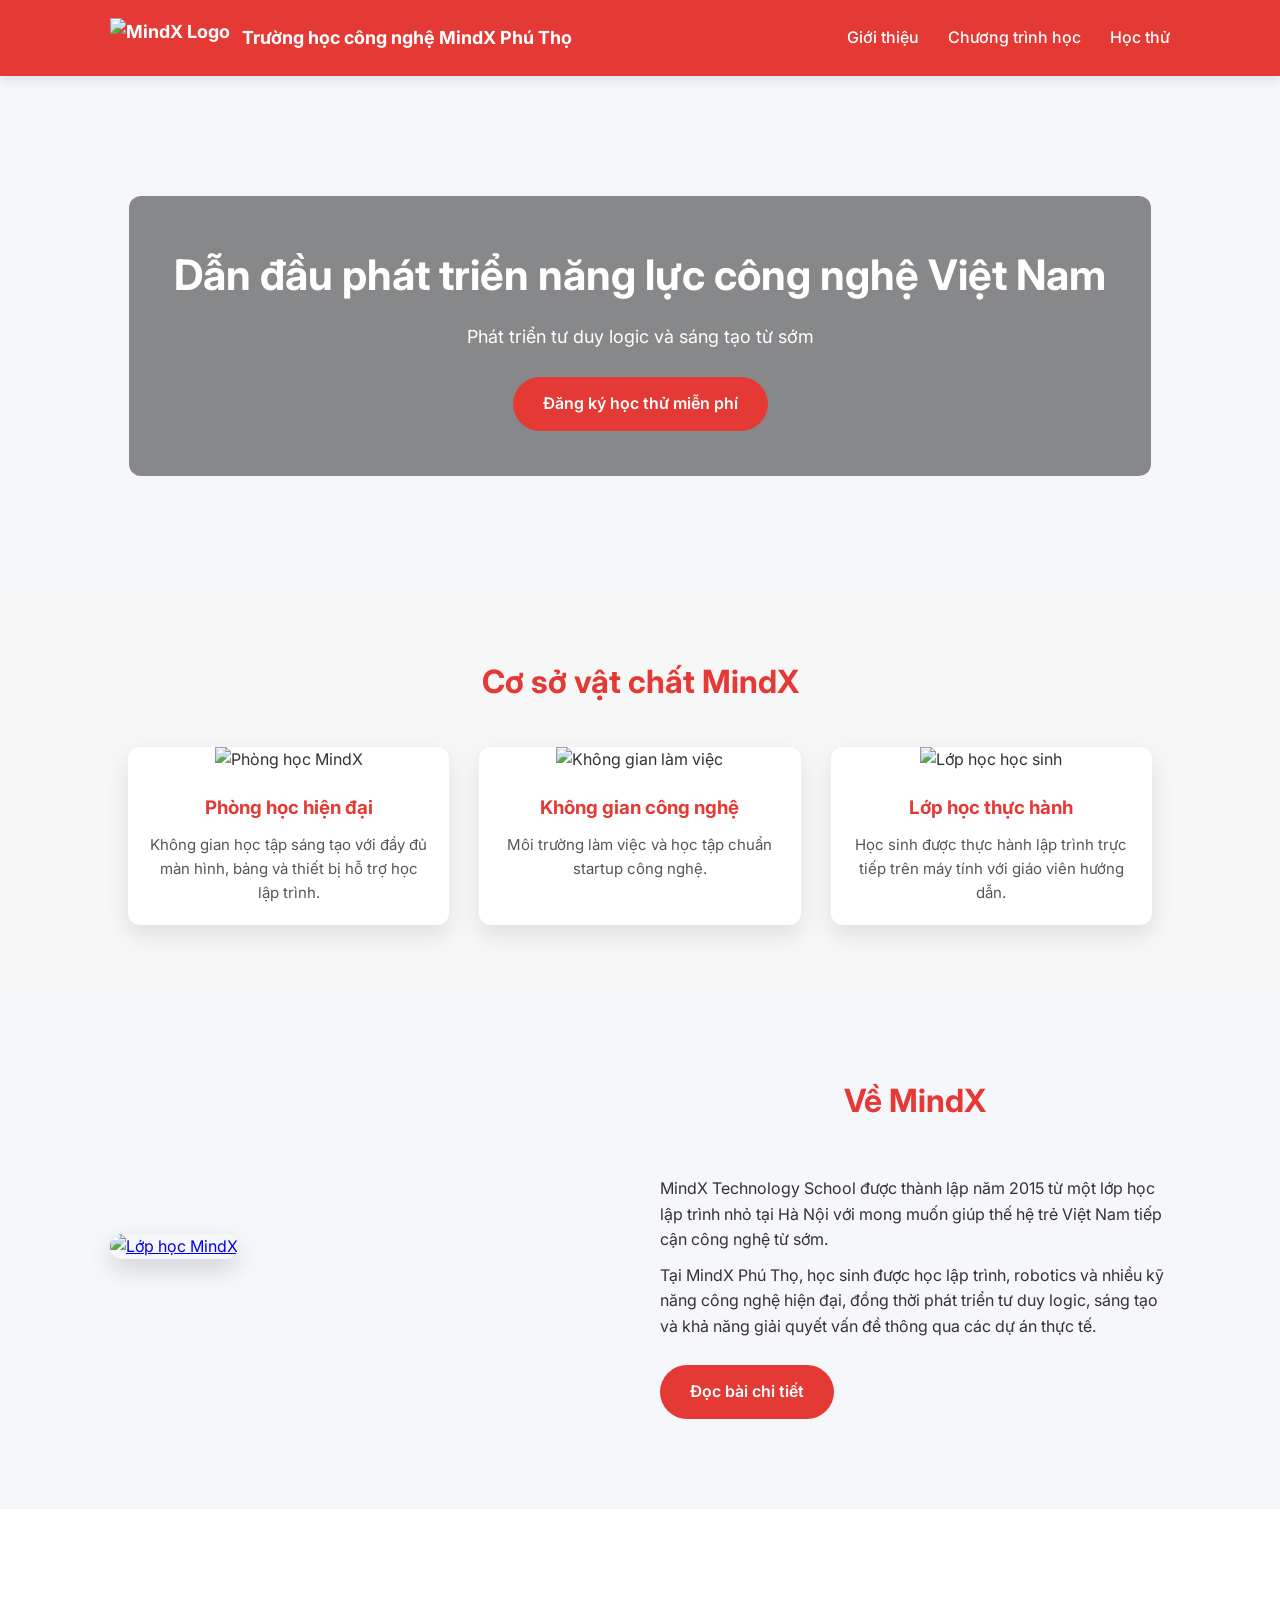
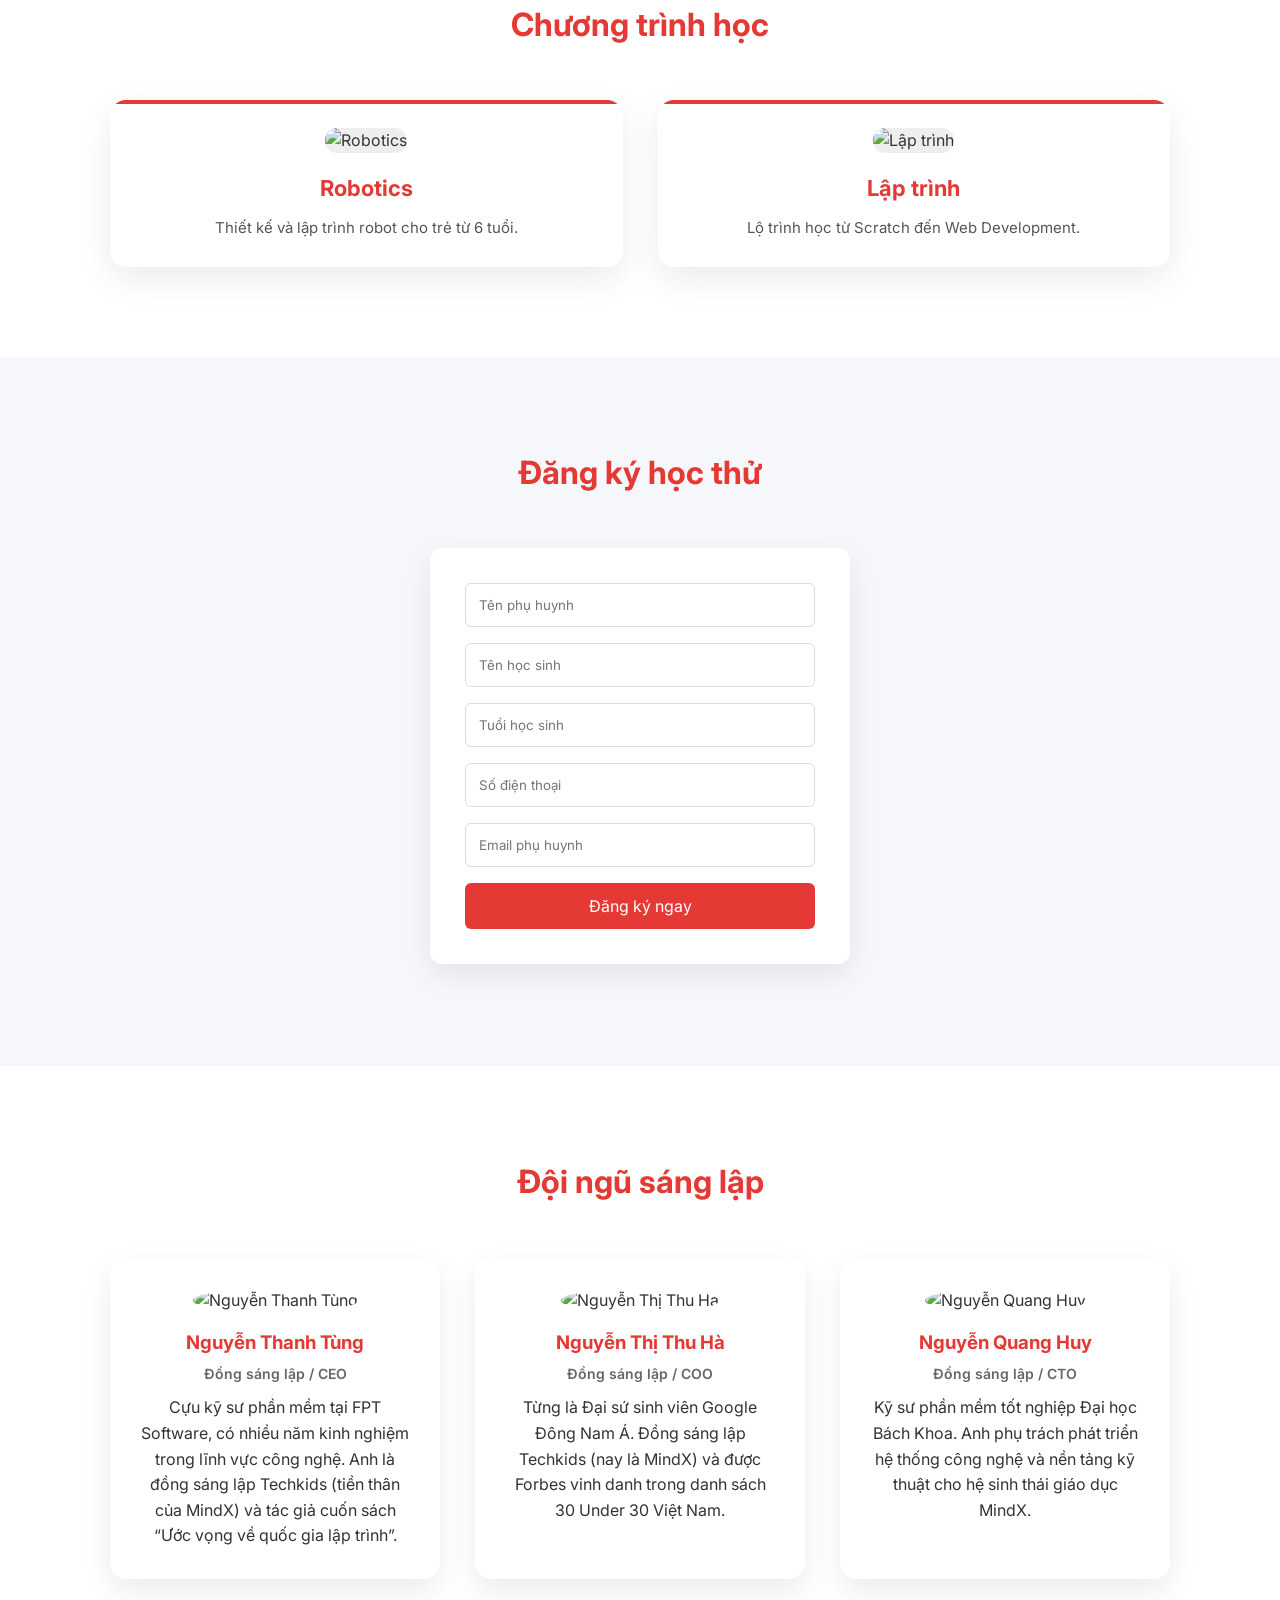
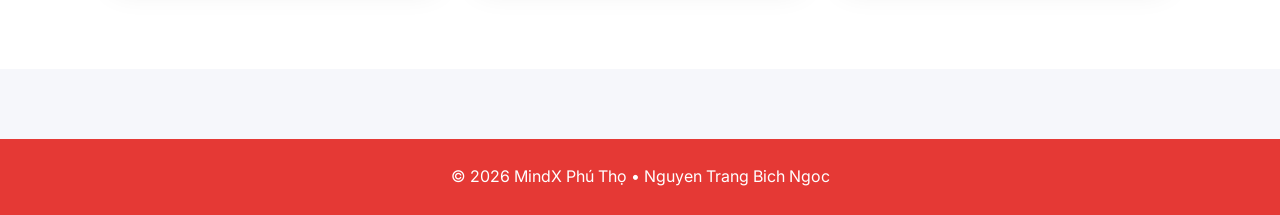
==== index.html @ f1126463 "Add files via upload" ====
<!DOCTYPE html>
<html lang="vi">

<head>

<meta charset="UTF-8">
<meta name="viewport" content="width=device-width, initial-scale=1.0">

<title>MindX Phú Thọ</title>

<link rel="stylesheet" href="style.css">

<link href="https://fonts.googleapis.com/css2?family=Inter:wght@300;400;600;700&display=swap" rel="stylesheet">

</head>

<body>

<!-- HEADER -->

<header>

<div class="container header-wrapper">

<a href="index.html" class="logo">

<img src="images/logo.png" alt="MindX Logo">

<span>Trường học công nghệ MindX Phú Thọ</span>

</a>

<nav>
<a href="about.html">Giới thiệu</a>
<a href="#courses">Chương trình học</a>
<a href="#trial">Học thử</a>
</nav>

</div>

</header>


<!-- HERO -->

<section class="hero">

<div class="hero-content">

<h2>Dẫn đầu phát triển năng lực công nghệ Việt Nam</h2>

<p>Phát triển tư duy logic và sáng tạo từ sớm</p>

<a href="#trial" class="cta-btn">Đăng ký học thử miễn phí</a>

</div>

</section>

<section class="facility">
  <h2>Cơ sở vật chất MindX</h2>

  <div class="facility-container">

    <div class="facility-card">
      <img src="images/csvc1.jpg" alt="Phòng học MindX">
      <div class="facility-text">
        <h3>Phòng học hiện đại</h3>
        <p>Không gian học tập sáng tạo với đầy đủ màn hình, bảng và thiết bị hỗ trợ học lập trình.</p>
      </div>
    </div>

    <div class="facility-card">
      <img src="images/csvc2.jpg" alt="Không gian làm việc">
      <div class="facility-text">
        <h3>Không gian công nghệ</h3>
        <p>Môi trường làm việc và học tập chuẩn startup công nghệ.</p>
      </div>
    </div>

    <div class="facility-card">
      <img src="images/csvc3.jpg" alt="Lớp học học sinh">
      <div class="facility-text">
        <h3>Lớp học thực hành</h3>
        <p>Học sinh được thực hành lập trình trực tiếp trên máy tính với giáo viên hướng dẫn.</p>
      </div>
    </div>

  </div>
</section>
<!-- ABOUT -->

<section id="about" class="section">

<div class="container about-grid">

<a href="about.html">
<img src="images/gioithieu.jpg" alt="Lớp học MindX">
</a>

<div>

<h2>
<a href="about.html" class="about-link">Về MindX</a>
</h2>

<p>
MindX Technology School được thành lập năm 2015 từ một lớp học lập trình nhỏ tại Hà Nội
với mong muốn giúp thế hệ trẻ Việt Nam tiếp cận công nghệ từ sớm.
</p>

<p>
Tại MindX Phú Thọ, học sinh được học lập trình, robotics và nhiều kỹ năng công nghệ hiện đại,
đồng thời phát triển tư duy logic, sáng tạo và khả năng giải quyết vấn đề thông qua các dự án thực tế.
</p>
<br>
<a href="about.html" class="cta-btn">Đọc bài chi tiết</a>

</div>

</div>

</section>

<!-- COURSES -->

<section id="courses" class="section light">

<div class="container">

<h2>Chương trình học</h2>

<div class="course-grid">

<!-- ROBOTICS -->

<a href="robotics/robotics.html" class="card">

<img src="images/rbt.jpg" alt="Robotics">

<h3>Robotics</h3>

<p>Thiết kế và lập trình robot cho trẻ từ 6 tuổi.</p>

</a>


<!-- PROGRAMMING -->

<a href="programming/programming.html" class="card">

<img src="images/laptrinh.jpg" alt="Lập trình">

<h3>Lập trình</h3>

<p>Lộ trình học từ Scratch đến Web Development.</p>

</a>

</div>

</div>

</section>


<!-- TRIAL FORM -->

<section id="trial" class="section">

<div class="container">

<h2>Đăng ký học thử</h2>

<form id="form">

<input name="parent" type="text" placeholder="Tên phụ huynh" required>

<input name="student" type="text" placeholder="Tên học sinh" required>

<input name="age" type="number" placeholder="Tuổi học sinh" required>

<input name="phone" type="tel" placeholder="Số điện thoại" required>

<input type="email" name="email" placeholder="Email phụ huynh" required>

<button type="submit">Đăng ký ngay</button>

</form>

<p id="message"></p>

</div>

</section>


<!-- FOUNDERS TEAM -->

<section class="section light">

<div class="container">

<h2 class="reveal">Đội ngũ sáng lập</h2>

<div class="team-grid">

<!-- Nguyễn Thanh Tùng -->

<div class="team-card reveal">

<img src="images/tung.jpg" alt="Nguyễn Thanh Tùng">

<h3>Nguyễn Thanh Tùng</h3>

<p class="team-role">Đồng sáng lập / CEO</p>

<p>
Cựu kỹ sư phần mềm tại FPT Software, có nhiều năm kinh nghiệm
trong lĩnh vực công nghệ. Anh là đồng sáng lập Techkids
(tiền thân của MindX) và tác giả cuốn sách
“Ước vọng về quốc gia lập trình”.
</p>

</div>


<!-- Nguyễn Thị Thu Hà -->

<div class="team-card reveal">

<img src="images/ha.jpg" alt="Nguyễn Thị Thu Hà">

<h3>Nguyễn Thị Thu Hà</h3>

<p class="team-role">Đồng sáng lập / COO</p>

<p>
Từng là Đại sứ sinh viên Google Đông Nam Á.
Đồng sáng lập Techkids (nay là MindX) và
được Forbes vinh danh trong danh sách
30 Under 30 Việt Nam.
</p>

</div>


<!-- Nguyễn Quang Huy -->

<div class="team-card reveal">

<img src="images/huy.jpg" alt="Nguyễn Quang Huy">

<h3>Nguyễn Quang Huy</h3>

<p class="team-role">Đồng sáng lập / CTO</p>

<p>
Kỹ sư phần mềm tốt nghiệp Đại học Bách Khoa.
Anh phụ trách phát triển hệ thống công nghệ
và nền tảng kỹ thuật cho hệ sinh thái giáo dục MindX.
</p>

</div>

</div>

</div>

</section>



<!-- FOOTER -->

<footer>

<p>© 2026 MindX Phú Thọ • Nguyen Trang Bich Ngoc</p>

</footer>


<script src="script.js"></script>

</body>
</html>
---- style.css ----
*{
margin:0;
padding:0;
box-sizing:border-box;
font-family:'Inter',sans-serif;
scroll-behavior:smooth;
}

body{
background:#f6f7fb;
color:#333;
line-height:1.6;
}

/* CONTAINER */

.container{
max-width:1100px;
margin:auto;
padding:0 20px;
}

/* HEADER */

header{
background:#e53935;
color:white;
padding:18px 0;
box-shadow:0 4px 12px rgba(0,0,0,0.1);
position:sticky;
top:0;
z-index:1000;
}

.header-wrapper{
display:flex;
justify-content:space-between;
align-items:center;
}

.logo{
font-size:22px;
font-weight:700;
}

nav a{
color:white;
margin-left:25px;
text-decoration:none;
font-weight:500;
position:relative;
}

/* underline animation */

nav a::after{
content:"";
position:absolute;
left:0;
bottom:-5px;
width:0%;
height:2px;
background:white;
transition:0.3s;
}

nav a:hover::after{
width:100%;
}

/* HERO */

.hero{
background:url("images/bg.jpg");
background-size:cover;
background-position:center;
height:520px;
display:flex;
align-items:center;
justify-content:center;
text-align:center;
color:white;
animation:heroZoom 12s infinite alternate;
}

@keyframes heroZoom{
from{background-size:100%;}
to{background-size:110%;}
}

.hero-content{
background:rgba(0,0,0,0.45);
padding:45px;
border-radius:12px;
backdrop-filter:blur(4px);
animation:fadeUp 1s ease;
}

@keyframes fadeUp{
from{
opacity:0;
transform:translateY(40px);
}
to{
opacity:1;
transform:translateY(0);
}
}

.hero h2{
font-size:42px;
margin-bottom:15px;
}

.hero p{
margin-bottom:25px;
font-size:18px;
}

/* BUTTON */

.cta-btn{
background:#e53935;
padding:14px 30px;
border-radius:30px;
color:white;
text-decoration:none;
font-weight:600;
display:inline-block;
transition:all 0.3s;
}

.cta-btn:hover{
transform:translateY(-3px);
box-shadow:0 10px 25px rgba(0,0,0,0.2);
}

/* SECTION */

.section{
padding:90px 0;
}

.section h2{
text-align:center;
margin-bottom:50px;
color:#e53935;
font-size:32px;
}

.section.light{
background:white;
}

/* ABOUT GRID */

.about-grid{
display:grid;
grid-template-columns:1fr 1fr;
gap:40px;
align-items:center;
}

.about-grid img{
width:100%;
border-radius:12px;
box-shadow:0 10px 25px rgba(0,0,0,0.15);
}

.about-grid p{
margin-top:10px;
}

/* COURSE GRID */

.course-grid{
display:grid;
grid-template-columns:repeat(auto-fit,minmax(300px,1fr));
gap:35px;
margin-top:40px;
}

/* CARD */

.card{
background:white;
padding:28px;
border-radius:16px;
box-shadow:0 12px 35px rgba(0,0,0,0.08);
text-align:center;
transition:all 0.35s ease;
text-decoration:none;
color:#333;
position:relative;
overflow:hidden;
}

.card::before{
content:"";
position:absolute;
top:0;
left:0;
width:100%;
height:4px;
background:#e53935;
}

.card img{
width:100%;
height:190px;
object-fit:cover;
border-radius:12px;
margin-bottom:18px;
background:#eee;
}

.card h3{
color:#e53935;
font-size:22px;
margin-bottom:10px;
}

.card p{
color:#555;
font-size:15px;
line-height:1.5;
}

.card:hover{
transform:translateY(-10px) scale(1.02);
box-shadow:0 20px 45px rgba(0,0,0,0.15);
}

/* FORM */

form{
max-width:420px;
margin:auto;
display:flex;
flex-direction:column;
gap:16px;
background:white;
padding:35px;
border-radius:12px;
box-shadow:0 10px 30px rgba(0,0,0,0.08);
}

input{
padding:13px;
border:1px solid #ddd;
border-radius:6px;
transition:all 0.25s;
}

input:focus{
outline:none;
border-color:#e53935;
box-shadow:0 0 0 3px rgba(229,57,53,0.15);
transform:scale(1.02);
}

button{
background:#e53935;
color:white;
border:none;
padding:13px;
border-radius:6px;
font-size:16px;
cursor:pointer;
transition:all 0.25s;
}

button:hover{
background:#c62828;
transform:translateY(-2px);
box-shadow:0 8px 20px rgba(0,0,0,0.15);
}

#message{
margin-top:12px;
text-align:center;
color:#e53935;
font-weight:600;
animation:fadeIn 0.4s;
}

@keyframes fadeIn{
from{opacity:0; transform:translateY(10px);}
to{opacity:1; transform:translateY(0);}
}

/* FOOTER */

footer{
background:#e53935;
color:white;
text-align:center;
padding:25px;
margin-top:70px;
}

/* PROGRAM PAGE */

.program-page{
max-width:900px;
margin:auto;
background:white;
padding:50px;
border-radius:16px;
box-shadow:0 15px 40px rgba(0,0,0,0.08);
}

.program-list{
list-style:none;
position:relative;
padding-left:40px;
margin-top:30px;
}

.program-list::before{
content:"";
position:absolute;
left:15px;
top:0;
width:3px;
height:100%;
background:#e53935;
}

.program-list li{
margin-bottom:25px;
background:#f7f7f7;
padding:20px 22px;
border-radius:10px;
position:relative;
transition:all 0.25s;
}

.program-list li::before{
content:"";
position:absolute;
left:-28px;
top:20px;
width:14px;
height:14px;
background:#e53935;
border-radius:50%;
}

.program-list a{
text-decoration:none;
color:#333;
display:block;
}

.program-list a:hover{
color:#e53935;
}

.program-list li:hover{
background:#fff;
transform:translateX(6px);
box-shadow:0 10px 25px rgba(0,0,0,0.1);
}

.back-btn{
display:inline-block;
margin-top:30px;
background:#e53935;
color:white;
padding:12px 25px;
border-radius:25px;
text-decoration:none;
font-weight:600;
transition:all 0.3s;
}

.back-btn:hover{
background:#c62828;
transform:translateY(-2px);
box-shadow:0 8px 20px rgba(0,0,0,0.15);
}

/* RESPONSIVE */

@media(max-width:768px){

.about-grid{
grid-template-columns:1fr;
}

.hero h2{
font-size:30px;
}

.hero{
height:420px;
}

.program-page{
padding:30px;
}

}
@media(max-width:768px){

.section{
padding:60px 0;
}

.hero{
height:380px;
}

.hero-content{
padding:25px;
}

.hero h2{
font-size:26px;
}

nav a{
margin-left:15px;
font-size:14px;
}

.card img{
height:160px;
}

}
.about-link{
text-decoration:none;
color:#e53935;
transition:0.3s;
}

.about-link:hover{
opacity:0.8;
}
.program-page{
max-width:800px;
margin:auto;
text-align:left;
}

.course-img{
width:100%;
border-radius:10px;
margin:20px 0;
}

.skills{
margin-top:10px;
padding-left:20px;
}

.skills li{
margin-bottom:8px;
}
.back-btn{
display:inline-block;
margin-top:30px;
background:#e53935;
color:white;
padding:12px 25px;
border-radius:25px;
text-decoration:none;
font-weight:600;
transition:all 0.3s;
}
/* TEAM SECTION */

.team-grid{
display:grid;
grid-template-columns:repeat(auto-fit,minmax(280px,1fr));
gap:35px;
margin-top:40px;
}

.team-card{
background:white;
padding:30px;
border-radius:16px;
text-align:center;
box-shadow:0 12px 30px rgba(0,0,0,0.08);
transition:all 0.3s;
}

.team-card:hover{
transform:translateY(-8px);
box-shadow:0 18px 40px rgba(0,0,0,0.15);
}

.team-card img{
width:120px;
height:120px;
border-radius:50%;
object-fit:cover;
margin-bottom:15px;
}

.team-card h3{
color:#e53935;
margin-bottom:5px;
}

.team-role{
font-weight:600;
color:#666;
margin-bottom:10px;
font-size:14px;
}
.program-img{
width:100%;
max-width:700px;
display:block;
margin:30px auto;
border-radius:10px;
}
/* ===== PROGRAM PAGE ===== */

.program-page{
max-width:900px;
margin:auto;
}

.program-page h2{
text-align:center;
margin-bottom:20px;
font-size:32px;
}

.program-intro{
text-align:center;
color:#555;
margin-bottom:35px;
font-size:16px;
line-height:1.6;
}


/* ===== HERO IMAGE ===== */

.hero-img{
width:100%;
border-radius:12px;
margin-bottom:30px;
}


/* ===== GRID LAYOUT ===== */

.program-grid{
display:grid;
grid-template-columns:repeat(2,1fr);
gap:25px;
margin-top:30px;
}


/* ===== CARD ===== */

.program-card{
background:white;
padding:25px;
border-radius:12px;
box-shadow:0 6px 18px rgba(0,0,0,0.08);
transition:0.3s;
}

.program-card:hover{
transform:translateY(-5px);
box-shadow:0 10px 25px rgba(0,0,0,0.15);
}

.program-card h3{
margin-bottom:10px;
color:#e53935;
}

.program-card ul{
padding-left:18px;
}

.program-card li{
margin-bottom:6px;
}


/* ===== PROJECT BOX ===== */

.project-box{
background:#f7f7f7;
padding:25px;
border-radius:12px;
margin-top:35px;
line-height:1.6;
}

.project-box h3{
margin-bottom:10px;
}


/* ===== BACK BUTTON ===== */

.back-btn{
display:inline-block;
margin-top:35px;
padding:12px 22px;
background:#e53935;
color:white;
text-decoration:none;
border-radius:8px;
font-weight:500;
transition:0.3s;
}

.back-btn:hover{
background:#c62828;
}


/* ===== RESPONSIVE ===== */

@media(max-width:768px){

.program-grid{
grid-template-columns:1fr;
}

.program-page h2{
font-size:26px;
}

}
/* LOGO HEADER */

.logo{
display:flex;
align-items:center;
gap:12px;
text-decoration:none;
color:white;
font-weight:700;
font-size:18px;
}

.logo img{
height:40px;
width:auto;
}
.facility{
  padding:60px 10%;
  background:#f7f7f7;
  text-align:center;
}

.facility h2{
  font-size:32px;
  margin-bottom:40px;
  color:#222;
}

.facility-container{
  display:grid;
  grid-template-columns:repeat(auto-fit,minmax(300px,1fr));
  gap:30px;
}

.facility-card{
  background:white;
  border-radius:12px;
  overflow:hidden;
  box-shadow:0 10px 25px rgba(0,0,0,0.1);
  transition:0.3s;
}

.facility-card:hover{
  transform:translateY(-10px);
  box-shadow:0 15px 35px rgba(0,0,0,0.2);
}

.facility-card img{
  width:100%;
  height:220px;
  object-fit:cover;
}

.facility-text{
  padding:20px;
}

.facility-text h3{
  margin-bottom:10px;
  color:#e53935;
}

.facility-text p{
  font-size:15px;
  color:#555;
}
.facility h2{
  font-size:32px;
  margin-bottom:40px;
  color:#e53935;
}
.hero-img{
width:100%;
max-width:550px;
display:block;
margin:25px auto;
border-radius:12px;
box-shadow:0 10px 25px rgba(0,0,0,0.15);
transition:0.3s;
}

.hero-img:hover{
transform:scale(1.03);
box-shadow:0 18px 40px rgba(0,0,0,0.2);
}
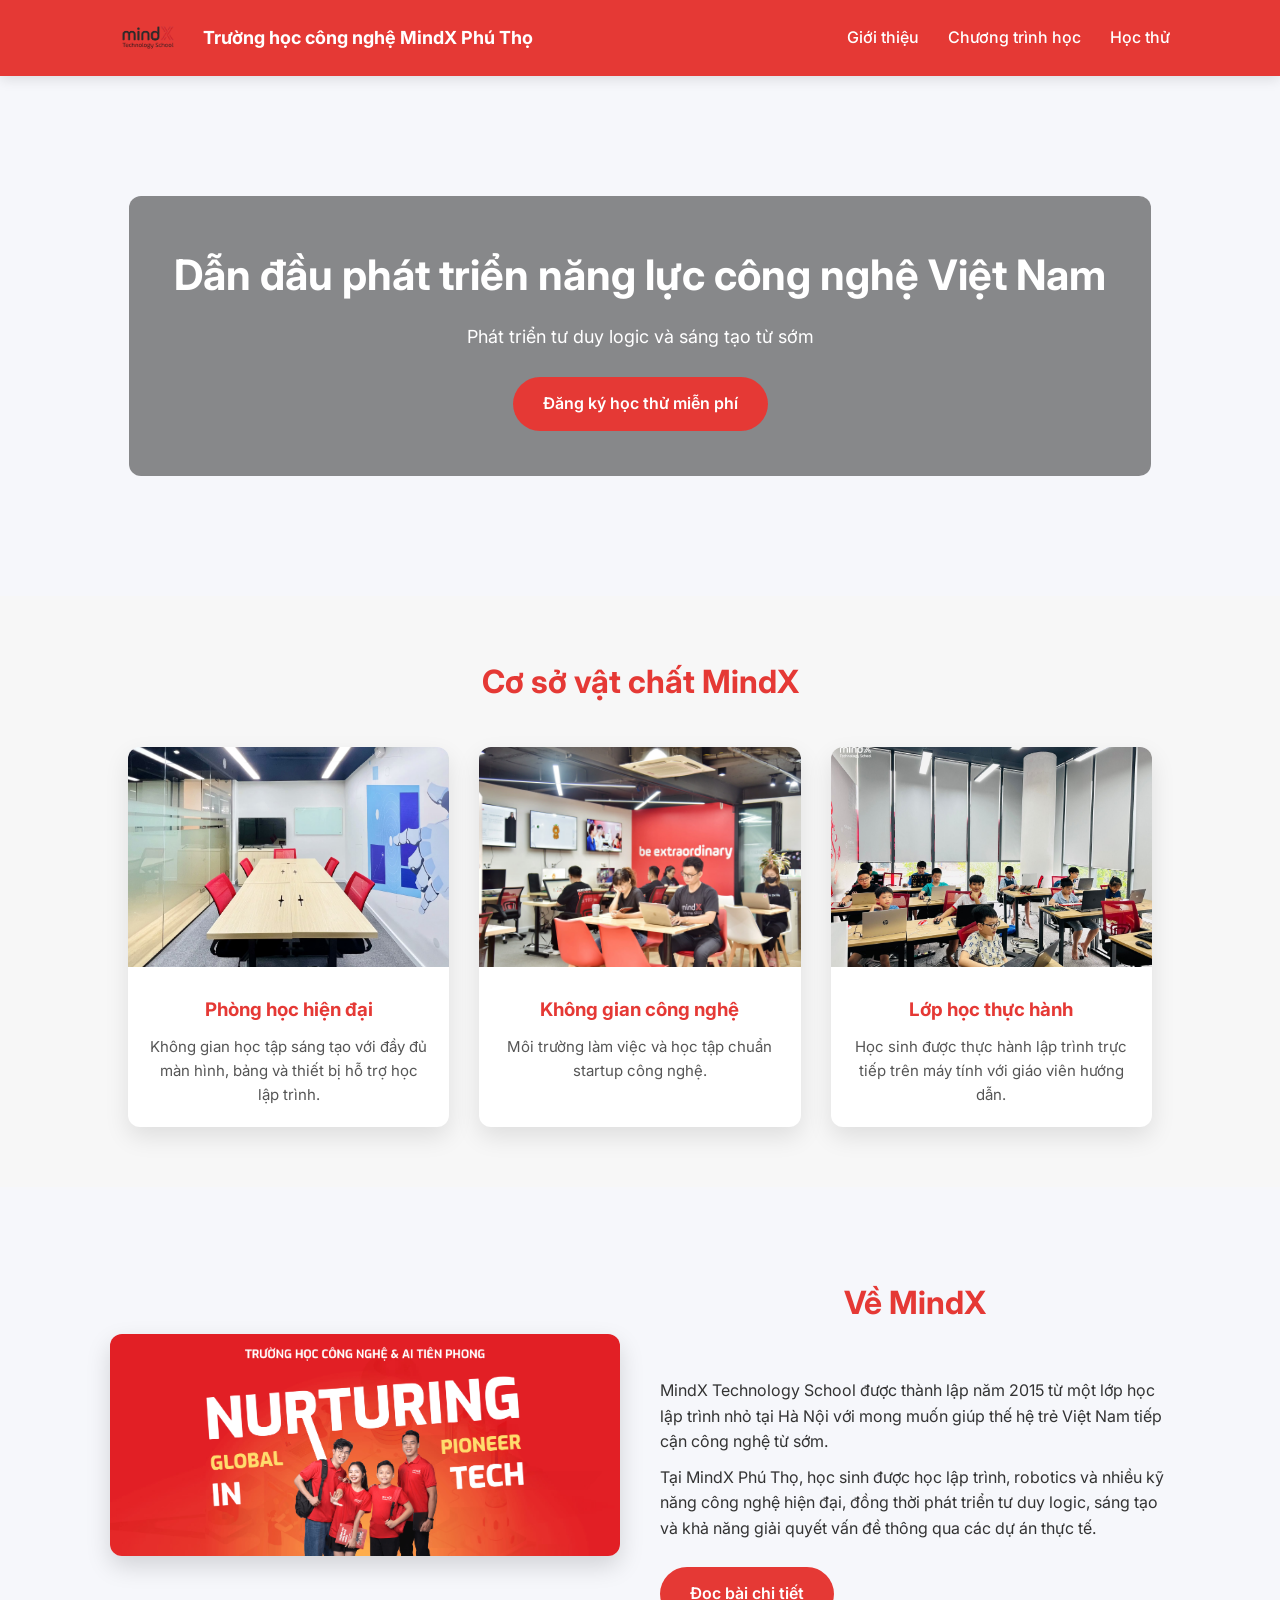
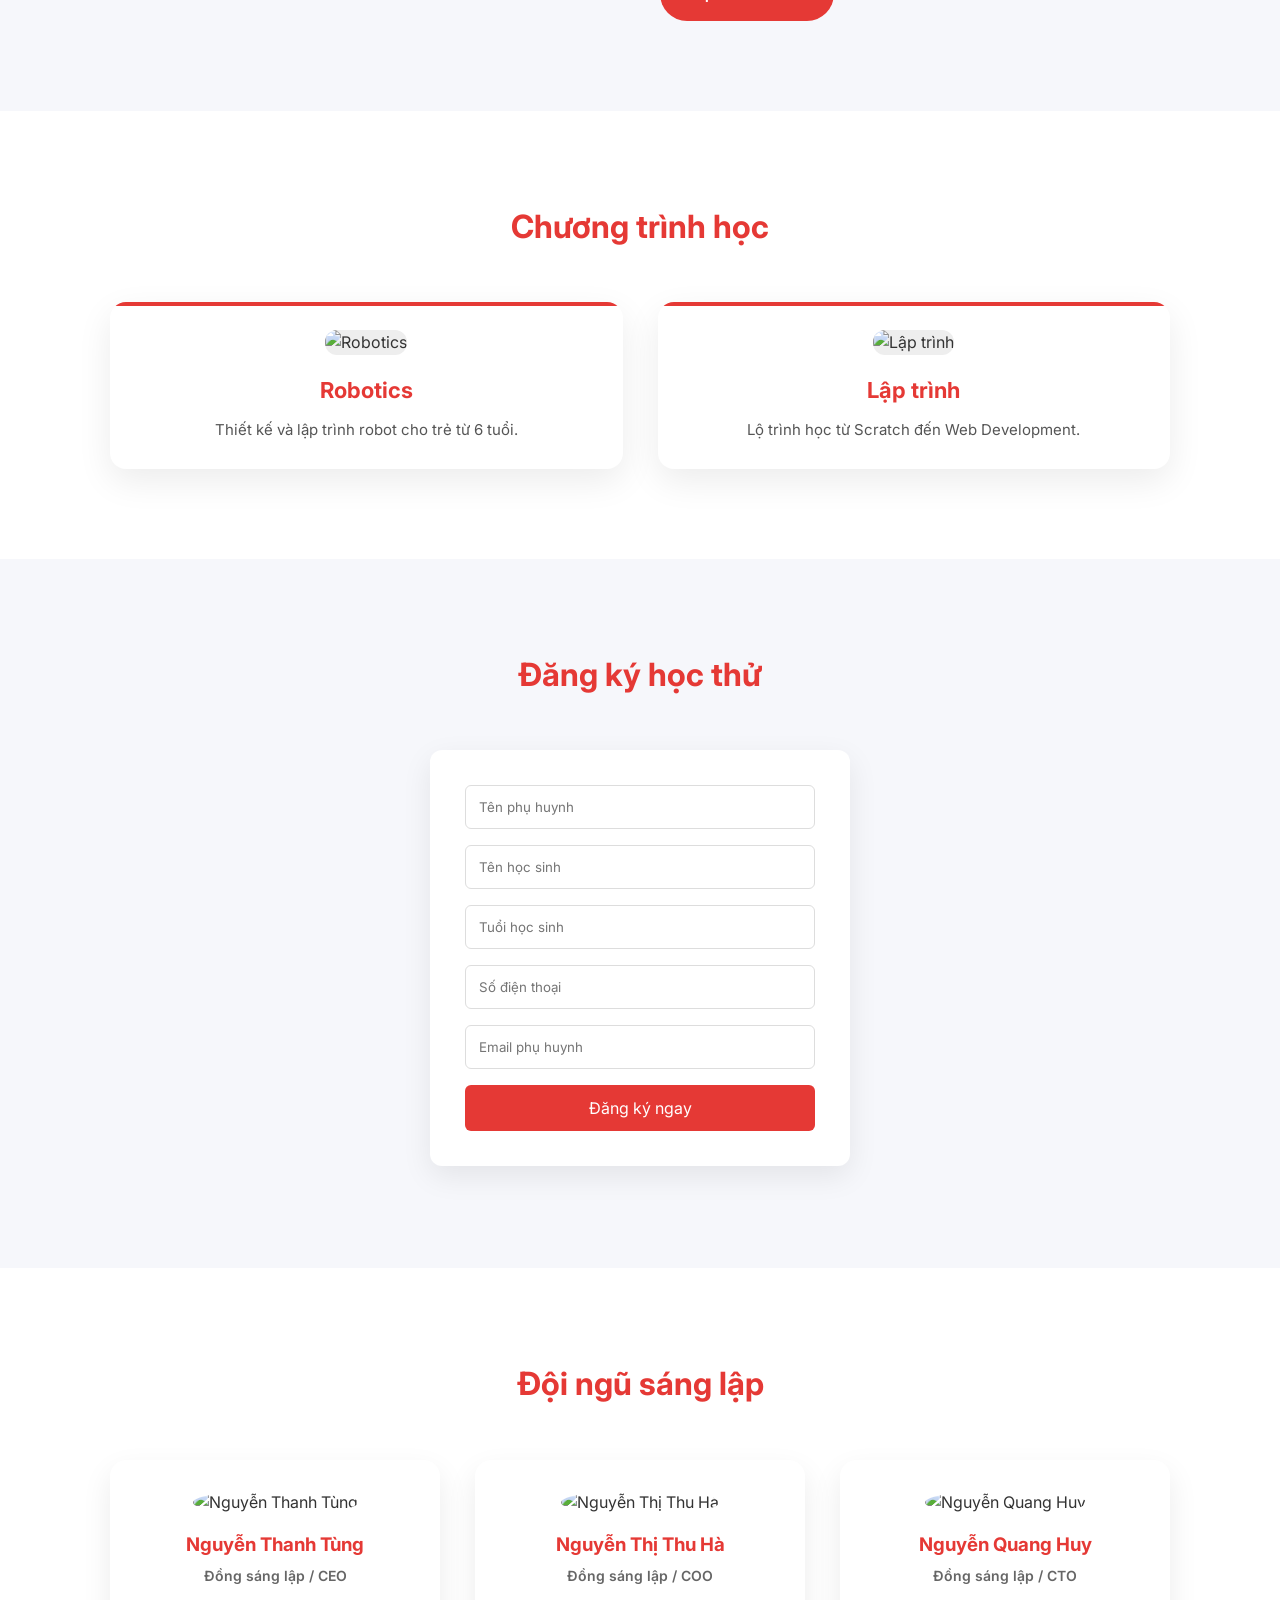
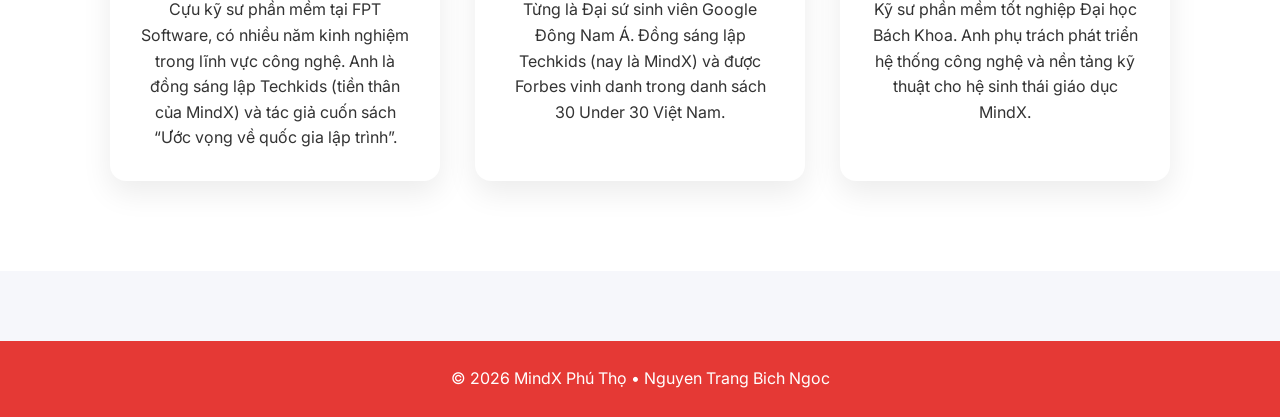
==== commit e0502ec3: "Fix HTML formatting and update image paths" ====
--- a/index.html
+++ b/index.html
@@ -24,7 +24,7 @@
 
 <a href="index.html" class="logo">
 
-<img src="images/logo.png" alt="MindX Logo">
+<img src="logo.png" alt="MindX Logo">
 
 <span>Trường học công nghệ MindX Phú Thọ</span>
 
@@ -63,7 +63,7 @@
   <div class="facility-container">
 
     <div class="facility-card">
-      <img src="images/csvc1.jpg" alt="Phòng học MindX">
+      <img src="csvc1.jpg" alt="Phòng học MindX">
       <div class="facility-text">
         <h3>Phòng học hiện đại</h3>
         <p>Không gian học tập sáng tạo với đầy đủ màn hình, bảng và thiết bị hỗ trợ học lập trình.</p>
@@ -71,7 +71,7 @@
     </div>
 
     <div class="facility-card">
-      <img src="images/csvc2.jpg" alt="Không gian làm việc">
+      <img src="csvc2.jpg" alt="Không gian làm việc">
       <div class="facility-text">
         <h3>Không gian công nghệ</h3>
         <p>Môi trường làm việc và học tập chuẩn startup công nghệ.</p>
@@ -79,7 +79,7 @@
     </div>
 
     <div class="facility-card">
-      <img src="images/csvc3.jpg" alt="Lớp học học sinh">
+      <img src="csvc3.jpg" alt="Lớp học học sinh">
       <div class="facility-text">
         <h3>Lớp học thực hành</h3>
         <p>Học sinh được thực hành lập trình trực tiếp trên máy tính với giáo viên hướng dẫn.</p>
@@ -95,7 +95,7 @@
 <div class="container about-grid">
 
 <a href="about.html">
-<img src="images/gioithieu.jpg" alt="Lớp học MindX">
+<img src="gioithieu.jpg" alt="Lớp học MindX">
 </a>
 
 <div>
@@ -283,4 +283,4 @@
 <script src="script.js"></script>
 
 </body>
-</html>+</html>
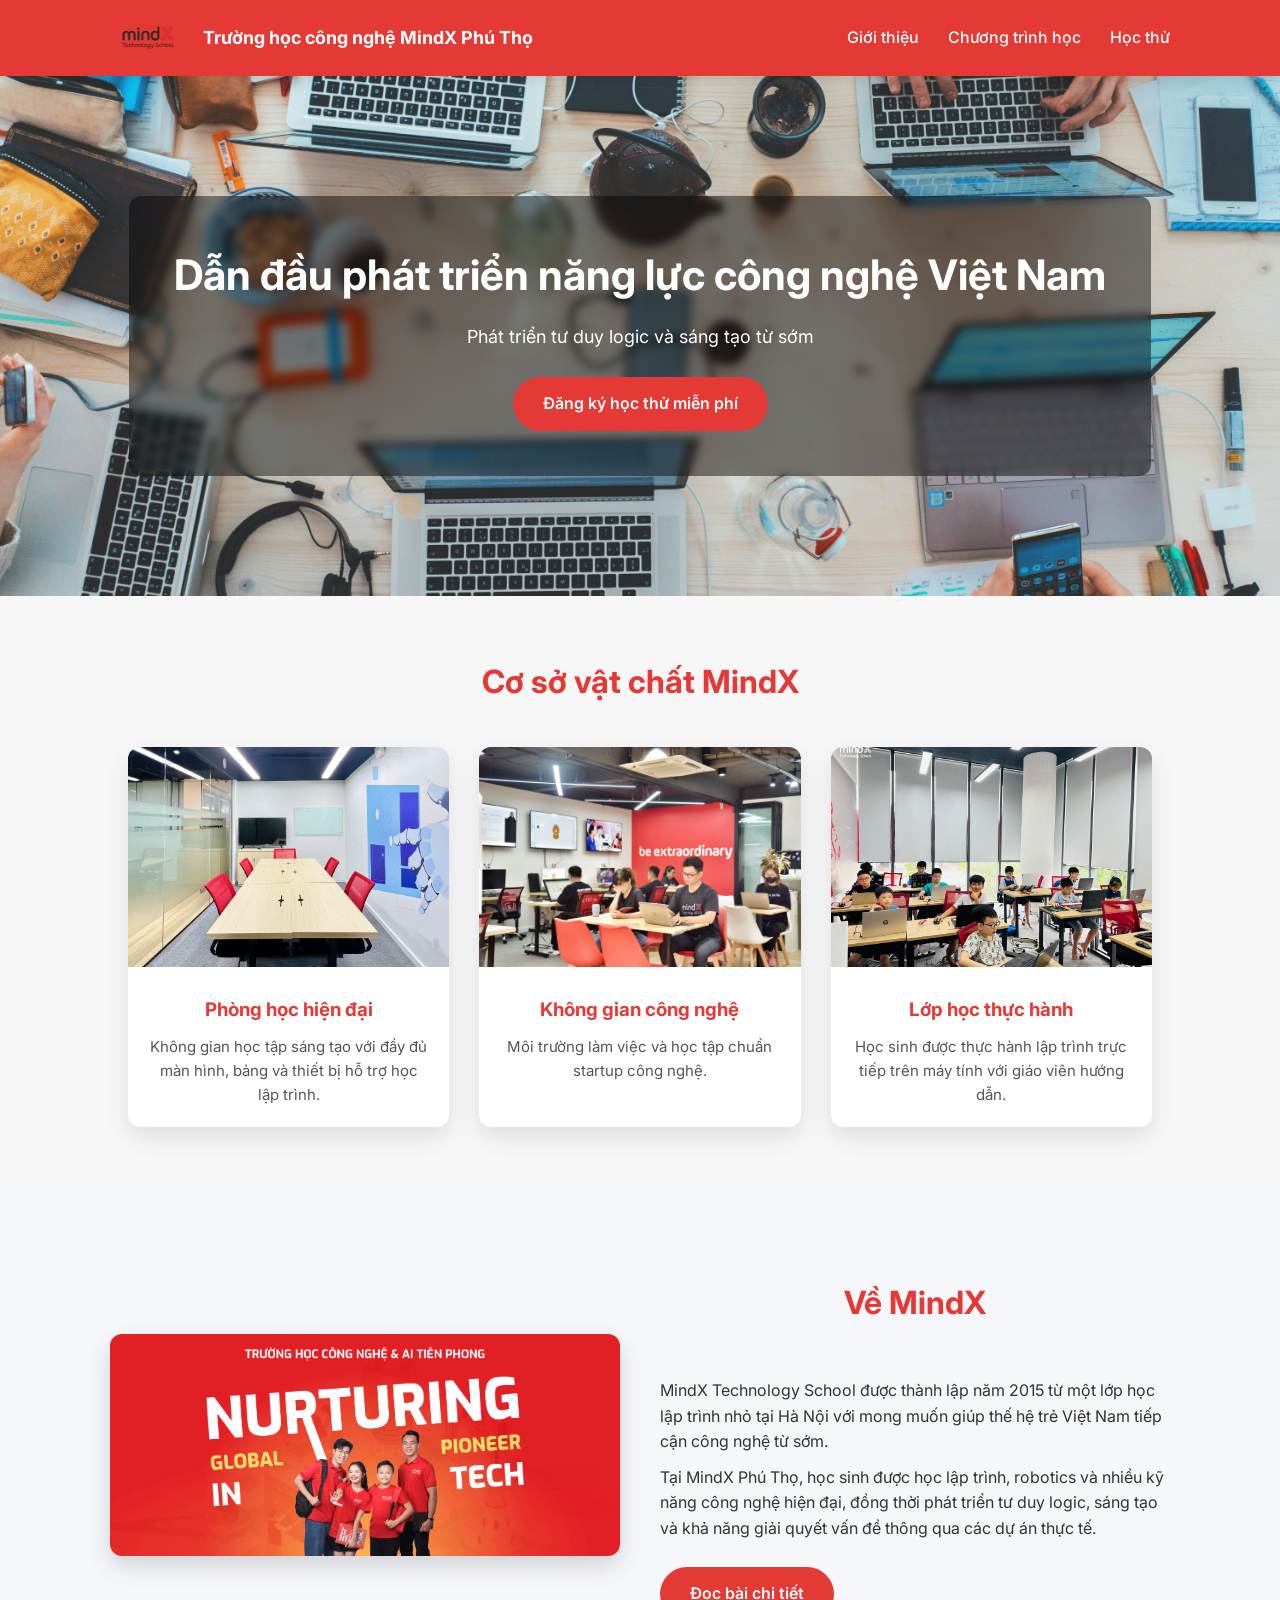
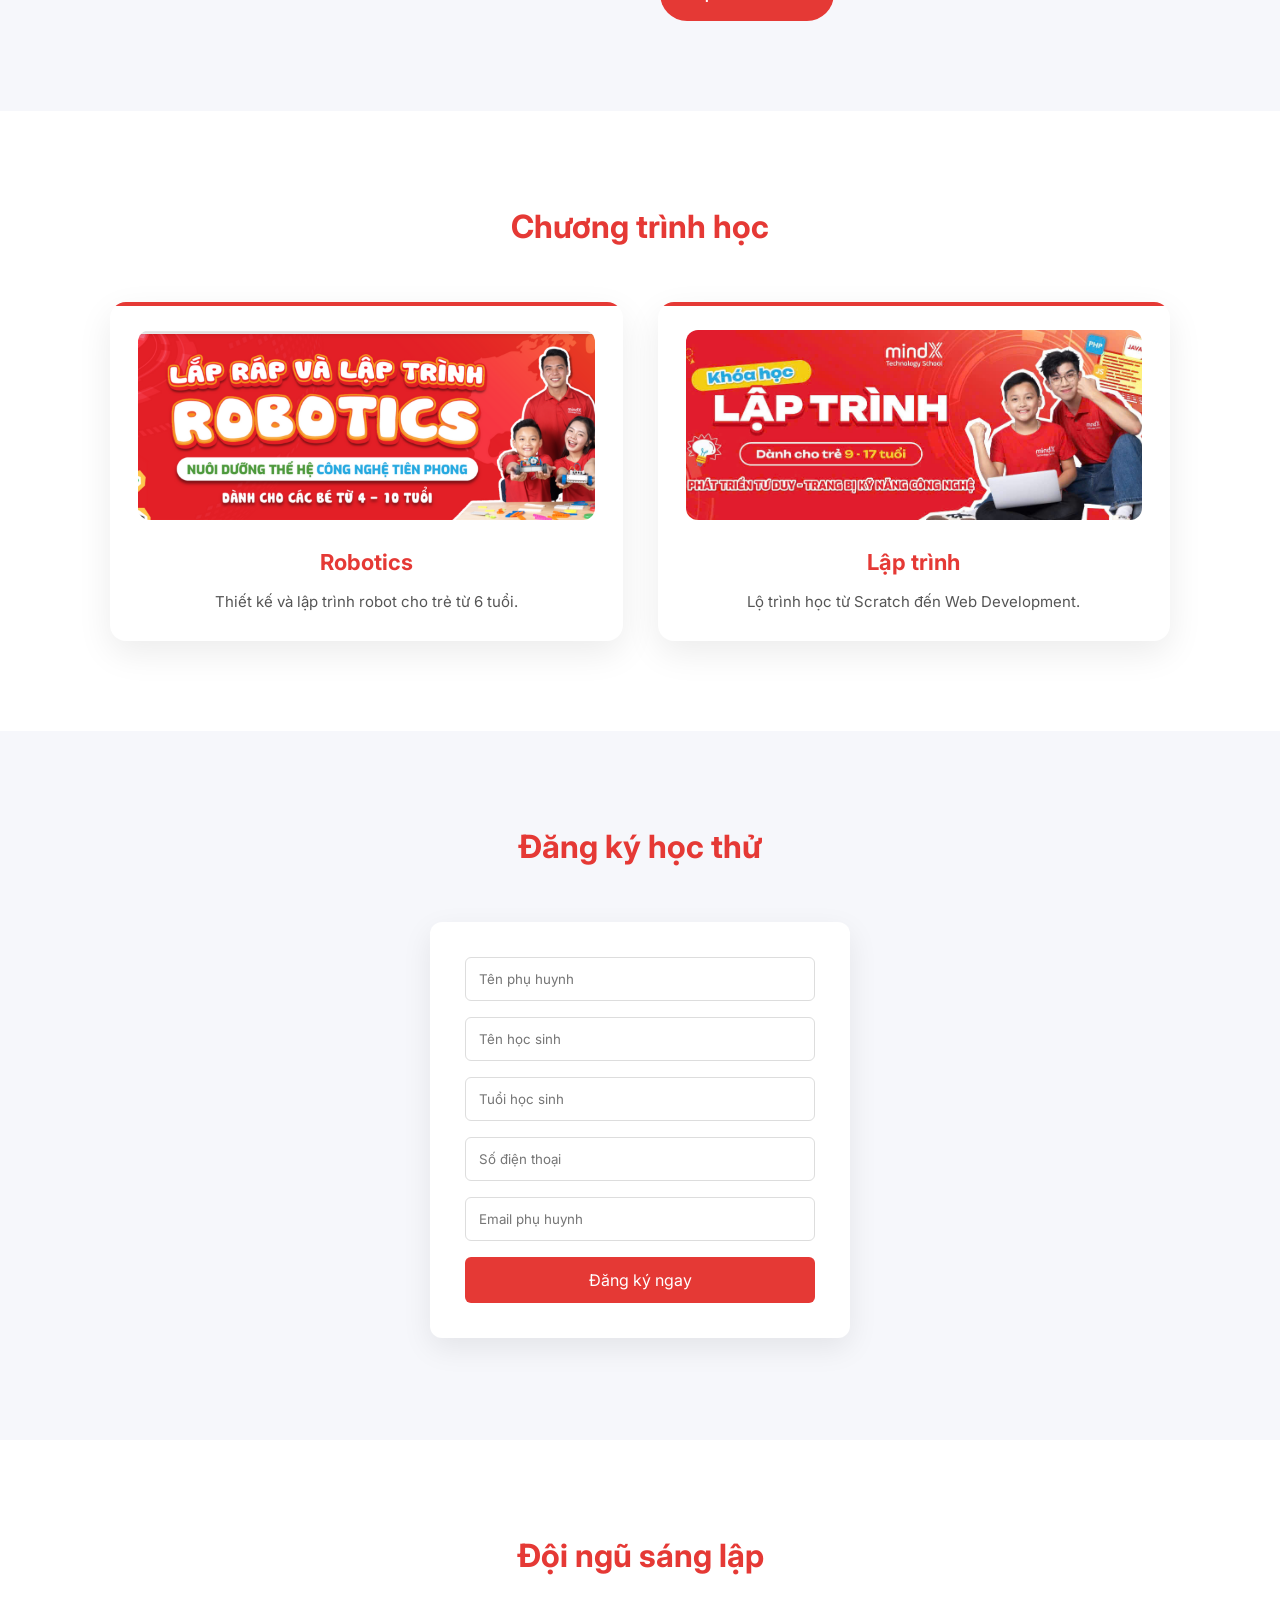
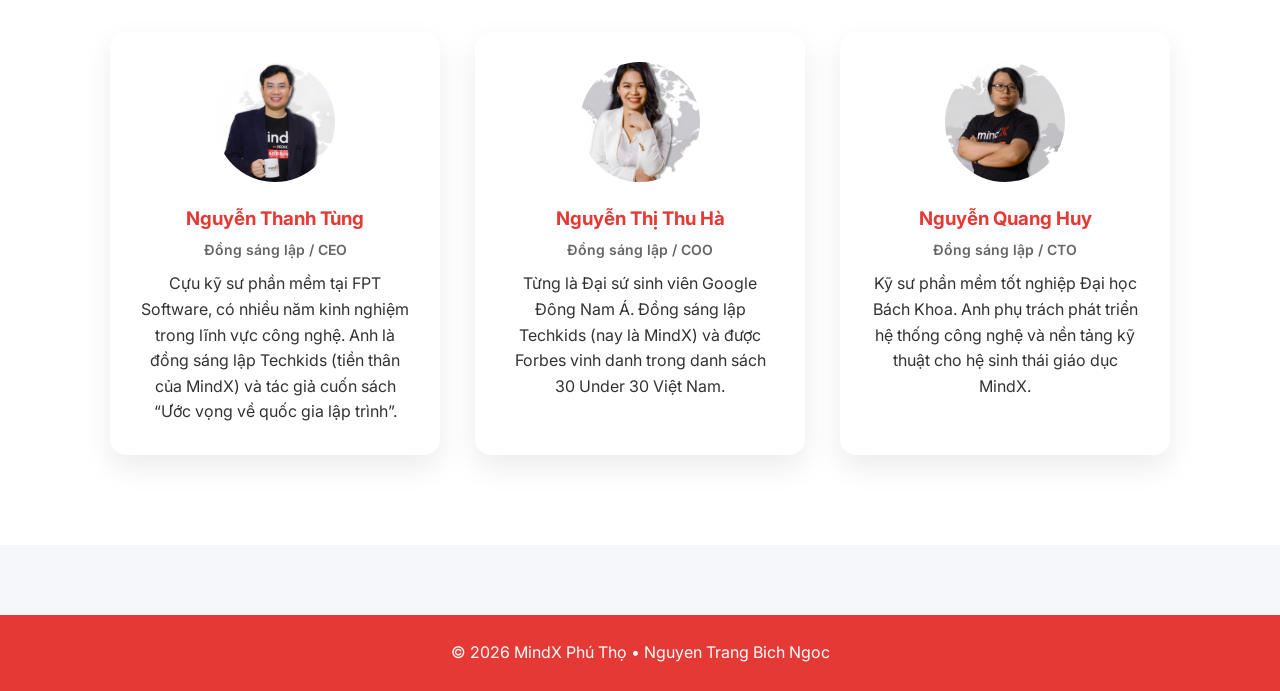
==== commit f317d8ce: "Update index.html" ====
--- a/index.html
+++ b/index.html
@@ -134,9 +134,9 @@
 
 <!-- ROBOTICS -->
 
-<a href="robotics/robotics.html" class="card">
-
-<img src="images/rbt.jpg" alt="Robotics">
+<a href="robotics.html" class="card">
+
+<img src="rbt.jpg" alt="Robotics">
 
 <h3>Robotics</h3>
 
@@ -147,9 +147,9 @@
 
 <!-- PROGRAMMING -->
 
-<a href="programming/programming.html" class="card">
-
-<img src="images/laptrinh.jpg" alt="Lập trình">
+<a href="programming.html" class="card">
+
+<img src="laptrinh.jpg" alt="Lập trình">
 
 <h3>Lập trình</h3>
 
@@ -209,7 +209,7 @@
 
 <div class="team-card reveal">
 
-<img src="images/tung.jpg" alt="Nguyễn Thanh Tùng">
+<img src="tung.jpg" alt="Nguyễn Thanh Tùng">
 
 <h3>Nguyễn Thanh Tùng</h3>
 
@@ -229,7 +229,7 @@
 
 <div class="team-card reveal">
 
-<img src="images/ha.jpg" alt="Nguyễn Thị Thu Hà">
+<img src="ha.jpg" alt="Nguyễn Thị Thu Hà">
 
 <h3>Nguyễn Thị Thu Hà</h3>
 
@@ -249,7 +249,7 @@
 
 <div class="team-card reveal">
 
-<img src="images/huy.jpg" alt="Nguyễn Quang Huy">
+<img src="huy.jpg" alt="Nguyễn Quang Huy">
 
 <h3>Nguyễn Quang Huy</h3>
 
--- a/style.css
+++ b/style.css
@@ -71,7 +71,7 @@
 /* HERO */
 
 .hero{
-background:url("images/bg.jpg");
+background:url("bg.jpg");
 background-size:cover;
 background-position:center;
 height:520px;
